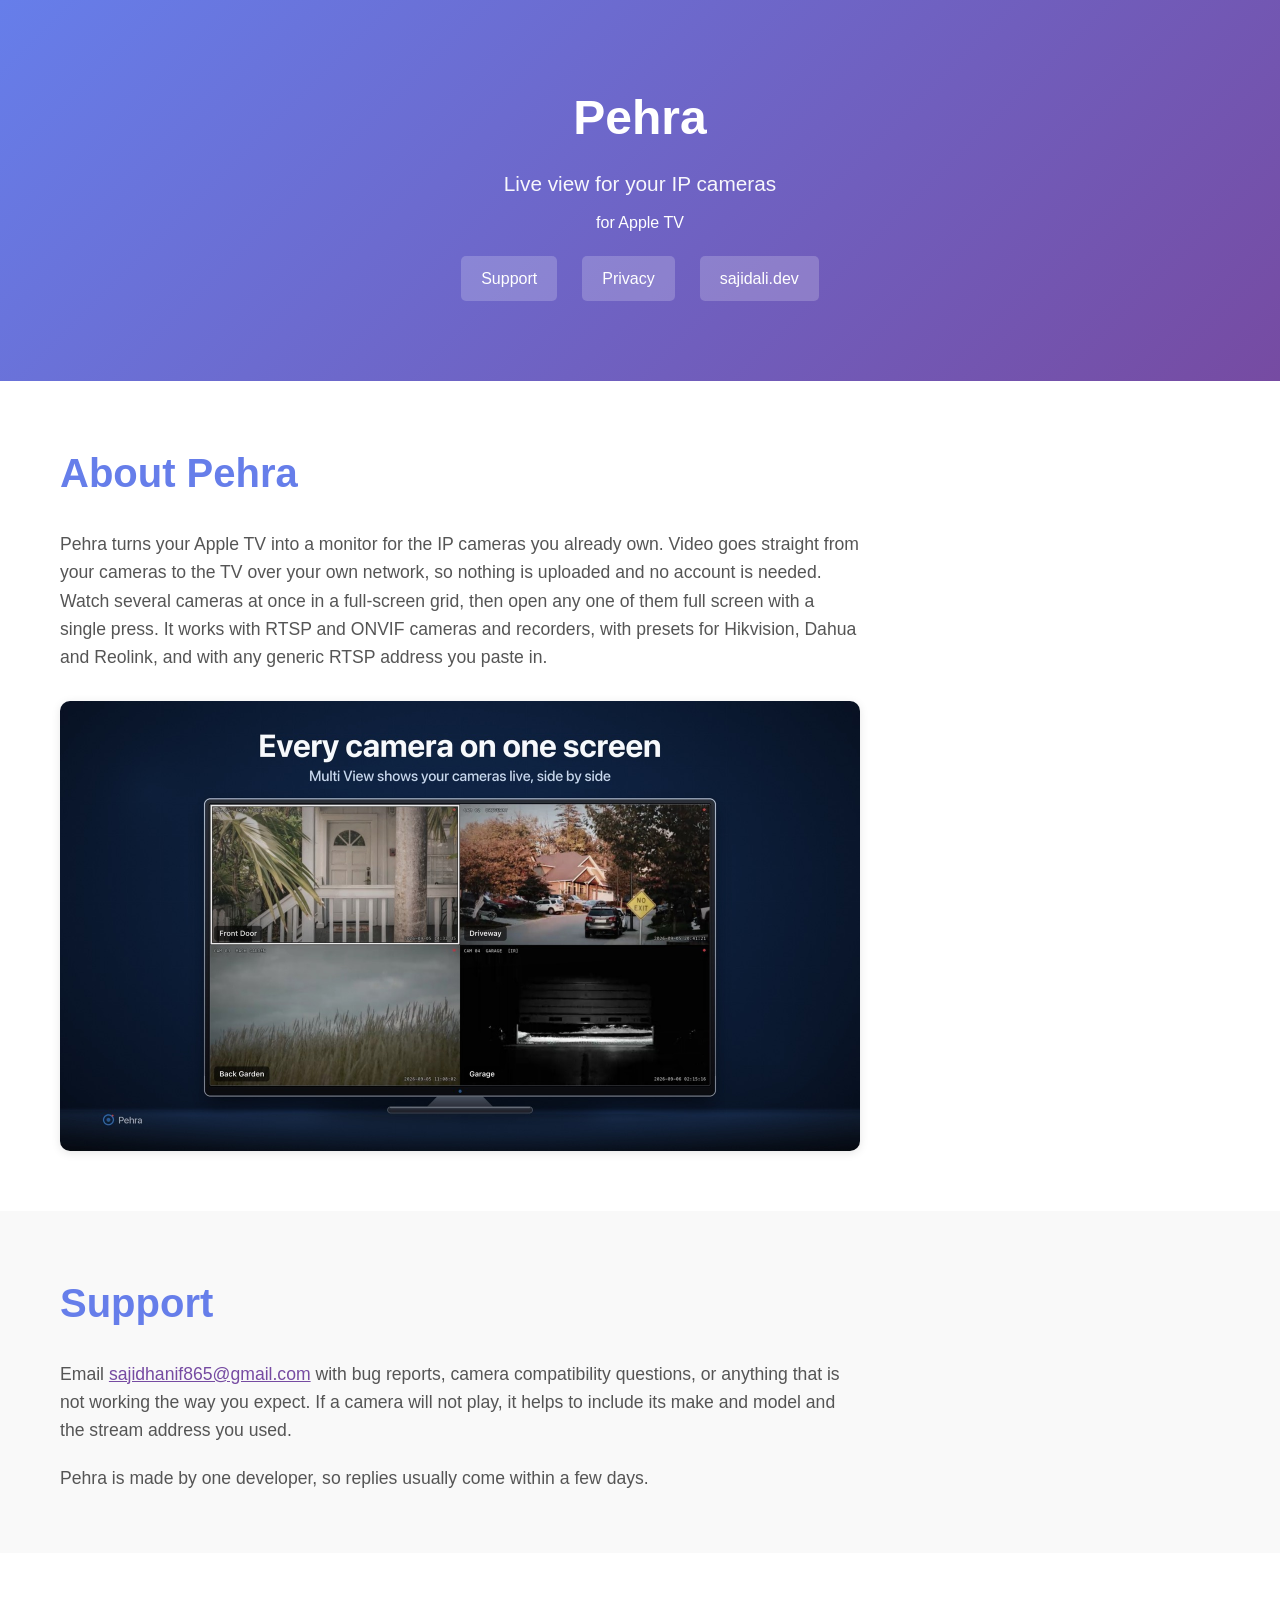
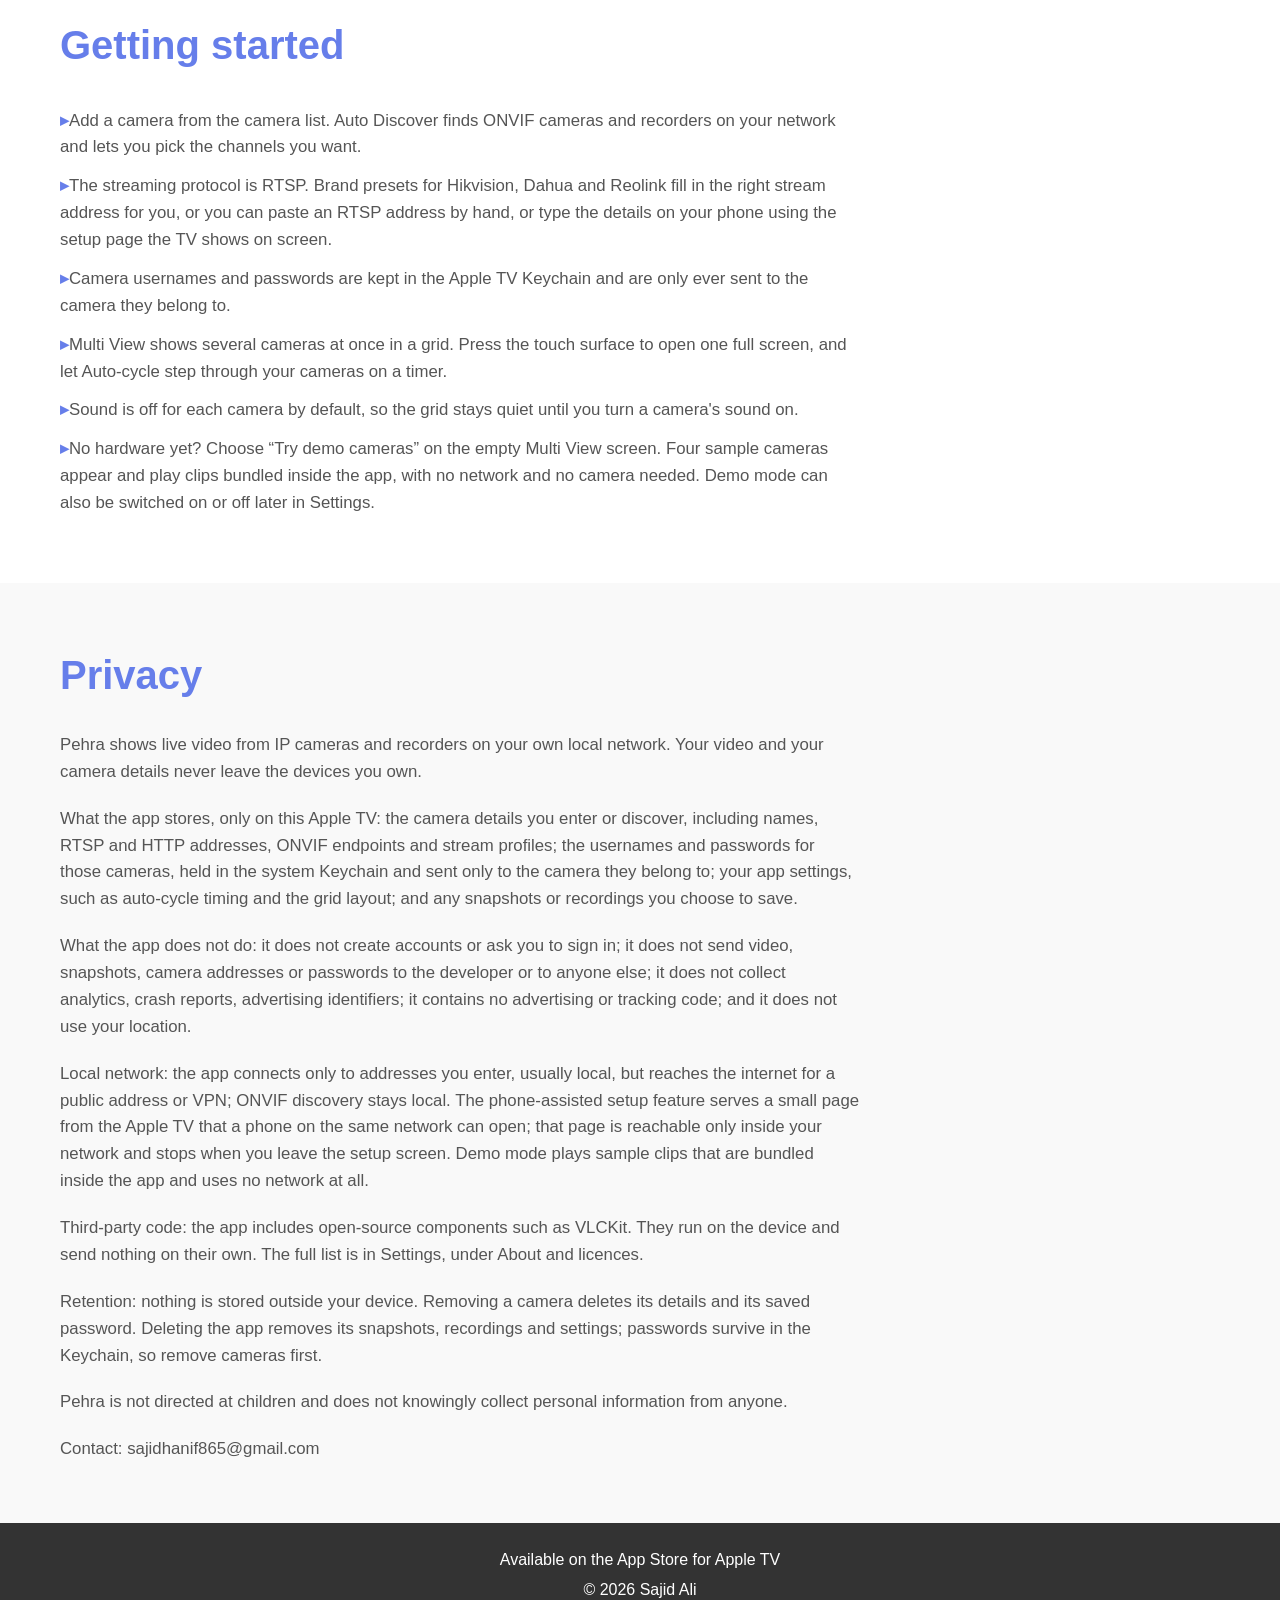
==== pehra/index.html @ b39f9f81 "Add Pehra support and privacy page Support page for the Pehra Apple TV app at /pehra/, used as the A" ====
<!DOCTYPE html>
<html lang="en">
<head>
    <meta charset="UTF-8">
    <meta name="viewport" content="width=device-width, initial-scale=1.0">
    <meta name="description" content="Support and privacy policy for Pehra, the Apple TV app that shows live video from the RTSP and ONVIF cameras on your own network.">

    <!-- Google Analytics 4 -->
    <script async src="https://www.googletagmanager.com/gtag/js?id=G-HDCVKJ8803"></script>
    <script>
        window.dataLayer = window.dataLayer || [];
        function gtag(){dataLayer.push(arguments);}
        gtag('js', new Date());
        gtag('config', 'G-HDCVKJ8803');
    </script>

    <!-- Open Graph / Social Media -->
    <meta property="og:type" content="website">
    <meta property="og:url" content="https://sajidali.dev/pehra/">
    <meta property="og:title" content="Pehra &ndash; Support">
    <meta property="og:description" content="Support and privacy policy for Pehra, the Apple TV app that shows live video from the RTSP and ONVIF cameras on your own network.">
    <meta property="og:site_name" content="Sajid Ali Portfolio">

    <!-- Twitter Card -->
    <meta name="twitter:card" content="summary_large_image">
    <meta name="twitter:url" content="https://sajidali.dev/pehra/">
    <meta name="twitter:title" content="Pehra &ndash; Support">
    <meta name="twitter:description" content="Support and privacy policy for Pehra, the Apple TV app that shows live video from the RTSP and ONVIF cameras on your own network.">

    <!-- Favicon -->
    <link rel="icon" href="data:image/svg+xml,<svg xmlns='http://www.w3.org/2000/svg' viewBox='0 0 100 100'><rect width='100' height='100' fill='%23667eea'/><text x='50' y='50' font-family='Arial,sans-serif' font-size='50' font-weight='bold' fill='white' text-anchor='middle' dominant-baseline='central'>SA</text></svg>">

    <title>Pehra &ndash; Support</title>

    <style>
        * {
            margin: 0;
            padding: 0;
            box-sizing: border-box;
        }

        body {
            font-family: -apple-system, BlinkMacSystemFont, 'Segoe UI', Roboto, Oxygen, Ubuntu, sans-serif;
            line-height: 1.6;
            color: #333;
            background: #f5f5f5;
        }

        .container {
            max-width: 1200px;
            margin: 0 auto;
            padding: 0 20px;
        }

        /* Header */
        header {
            background: linear-gradient(135deg, #667eea 0%, #764ba2 100%);
            color: white;
            padding: 80px 0;
            text-align: center;
        }

        header h1 {
            font-size: 3em;
            margin-bottom: 10px;
            font-weight: 700;
        }

        header .subtitle {
            font-size: 1.3em;
            margin-bottom: 10px;
            opacity: 0.95;
        }

        .contact-links {
            display: flex;
            justify-content: center;
            gap: 25px;
            flex-wrap: wrap;
            margin-top: 20px;
        }

        .contact-links a {
            color: white;
            text-decoration: none;
            padding: 10px 20px;
            background: rgba(255,255,255,0.2);
            border-radius: 5px;
            transition: background 0.3s;
        }

        .contact-links a:hover {
            background: rgba(255,255,255,0.3);
        }

        /* Sections */
        section {
            padding: 60px 0;
        }

        section:nth-of-type(odd) {
            background: white;
        }

        section:nth-of-type(even) {
            background: #f9f9f9;
        }

        section h2 {
            font-size: 2.5em;
            margin-bottom: 25px;
            color: #667eea;
        }

        section p {
            max-width: 800px;
            margin-bottom: 20px;
            font-size: 1.1em;
            color: #555;
        }

        section p:last-child {
            margin-bottom: 0;
        }

        section a {
            color: #764ba2;
        }

        section ul {
            list-style: none;
            max-width: 800px;
        }

        section li {
            padding: 6px 0;
            color: #555;
            font-size: 1.05em;
        }

        section li:before {
            content: "\25B8 ";
            color: #667eea;
            font-weight: bold;
        }

        .screenshot {
            display: block;
            width: 100%;
            max-width: 800px;
            height: auto;
            margin-top: 30px;
            border-radius: 10px;
            box-shadow: 0 2px 10px rgba(0,0,0,0.1);
        }

        .privacy-text p {
            font-size: 1.05em;
        }

        /* Footer */
        footer {
            background: #333;
            color: white;
            text-align: center;
            padding: 20px 0;
        }

        footer p {
            margin: 4px 0;
        }

        footer a {
            color: #b3c0ff;
        }

        /* Responsive */
        @media (max-width: 768px) {
            header {
                padding: 60px 0;
            }

            header h1 {
                font-size: 2em;
            }

            header .subtitle {
                font-size: 1.1em;
            }

            section h2 {
                font-size: 1.8em;
            }
        }
    </style>
</head>
<body>
    <!-- Header -->
    <header>
        <div class="container">
            <h1>Pehra</h1>
            <p class="subtitle">Live view for your IP cameras</p>
            <p>for Apple TV</p>
            <div class="contact-links">
                <a href="#support">Support</a>
                <a href="#privacy">Privacy</a>
                <a href="https://sajidali.dev/">sajidali.dev</a>
            </div>
        </div>
    </header>

    <!-- About the app -->
    <section id="about">
        <div class="container">
            <h2>About Pehra</h2>
            <p>
                Pehra turns your Apple TV into a monitor for the IP cameras you already own. Video goes
                straight from your cameras to the TV over your own network, so nothing is uploaded and no
                account is needed. Watch several cameras at once in a full-screen grid, then open any one
                of them full screen with a single press. It works with RTSP and ONVIF cameras and
                recorders, with presets for Hikvision, Dahua and Reolink, and with any generic RTSP
                address you paste in.
            </p>
            <img class="screenshot" src="multiview-grid.jpg" alt="Pehra Multi View grid showing four live cameras on an Apple TV" width="1600" height="900">
        </div>
    </section>

    <!-- Support -->
    <section id="support">
        <div class="container">
            <h2>Support</h2>
            <p>
                Email <a href="mailto:sajidhanif865@gmail.com">sajidhanif865@gmail.com</a> with bug
                reports, camera compatibility questions, or anything that is not working the way you
                expect. If a camera will not play, it helps to include its make and model and the stream
                address you used.
            </p>
            <p>
                Pehra is made by one developer, so replies usually come within a few days.
            </p>
        </div>
    </section>

    <!-- Getting started -->
    <section id="getting-started">
        <div class="container">
            <h2>Getting started</h2>
            <ul>
                <li>Add a camera from the camera list. Auto Discover finds ONVIF cameras and recorders on your network and lets you pick the channels you want.</li>
                <li>The streaming protocol is RTSP. Brand presets for Hikvision, Dahua and Reolink fill in the right stream address for you, or you can paste an RTSP address by hand, or type the details on your phone using the setup page the TV shows on screen.</li>
                <li>Camera usernames and passwords are kept in the Apple TV Keychain and are only ever sent to the camera they belong to.</li>
                <li>Multi View shows several cameras at once in a grid. Press the touch surface to open one full screen, and let Auto-cycle step through your cameras on a timer.</li>
                <li>Sound is off for each camera by default, so the grid stays quiet until you turn a camera's sound on.</li>
                <li>No hardware yet? Choose &ldquo;Try demo cameras&rdquo; on the empty Multi View screen. Four sample cameras appear and play clips bundled inside the app, with no network and no camera needed. Demo mode can also be switched on or off later in Settings.</li>
            </ul>
        </div>
    </section>

    <!-- Privacy -->
    <section id="privacy">
        <div class="container">
            <h2>Privacy</h2>
            <div class="privacy-text">
                <p>Pehra shows live video from IP cameras and recorders on your own local network. Your video and your camera details never leave the devices you own.</p>
                <p>What the app stores, only on this Apple TV: the camera details you enter or discover, including names, RTSP and HTTP addresses, ONVIF endpoints and stream profiles; the usernames and passwords for those cameras, held in the system Keychain and sent only to the camera they belong to; your app settings, such as auto-cycle timing and the grid layout; and any snapshots or recordings you choose to save.</p>
                <p>What the app does not do: it does not create accounts or ask you to sign in; it does not send video, snapshots, camera addresses or passwords to the developer or to anyone else; it does not collect analytics, crash reports, advertising identifiers; it contains no advertising or tracking code; and it does not use your location.</p>
                <p>Local network: the app connects only to addresses you enter, usually local, but reaches the internet for a public address or VPN; ONVIF discovery stays local. The phone-assisted setup feature serves a small page from the Apple TV that a phone on the same network can open; that page is reachable only inside your network and stops when you leave the setup screen. Demo mode plays sample clips that are bundled inside the app and uses no network at all.</p>
                <p>Third-party code: the app includes open-source components such as VLCKit. They run on the device and send nothing on their own. The full list is in Settings, under About and licences.</p>
                <p>Retention: nothing is stored outside your device. Removing a camera deletes its details and its saved password. Deleting the app removes its snapshots, recordings and settings; passwords survive in the Keychain, so remove cameras first.</p>
                <p>Pehra is not directed at children and does not knowingly collect personal information from anyone.</p>
                <p>Contact: sajidhanif865@gmail.com</p>
            </div>
        </div>
    </section>

    <!-- Footer -->
    <footer>
        <div class="container">
            <p>Available on the App Store for Apple TV</p>
            <p>&copy; 2026 Sajid Ali</p>
        </div>
    </footer>
</body>
</html>
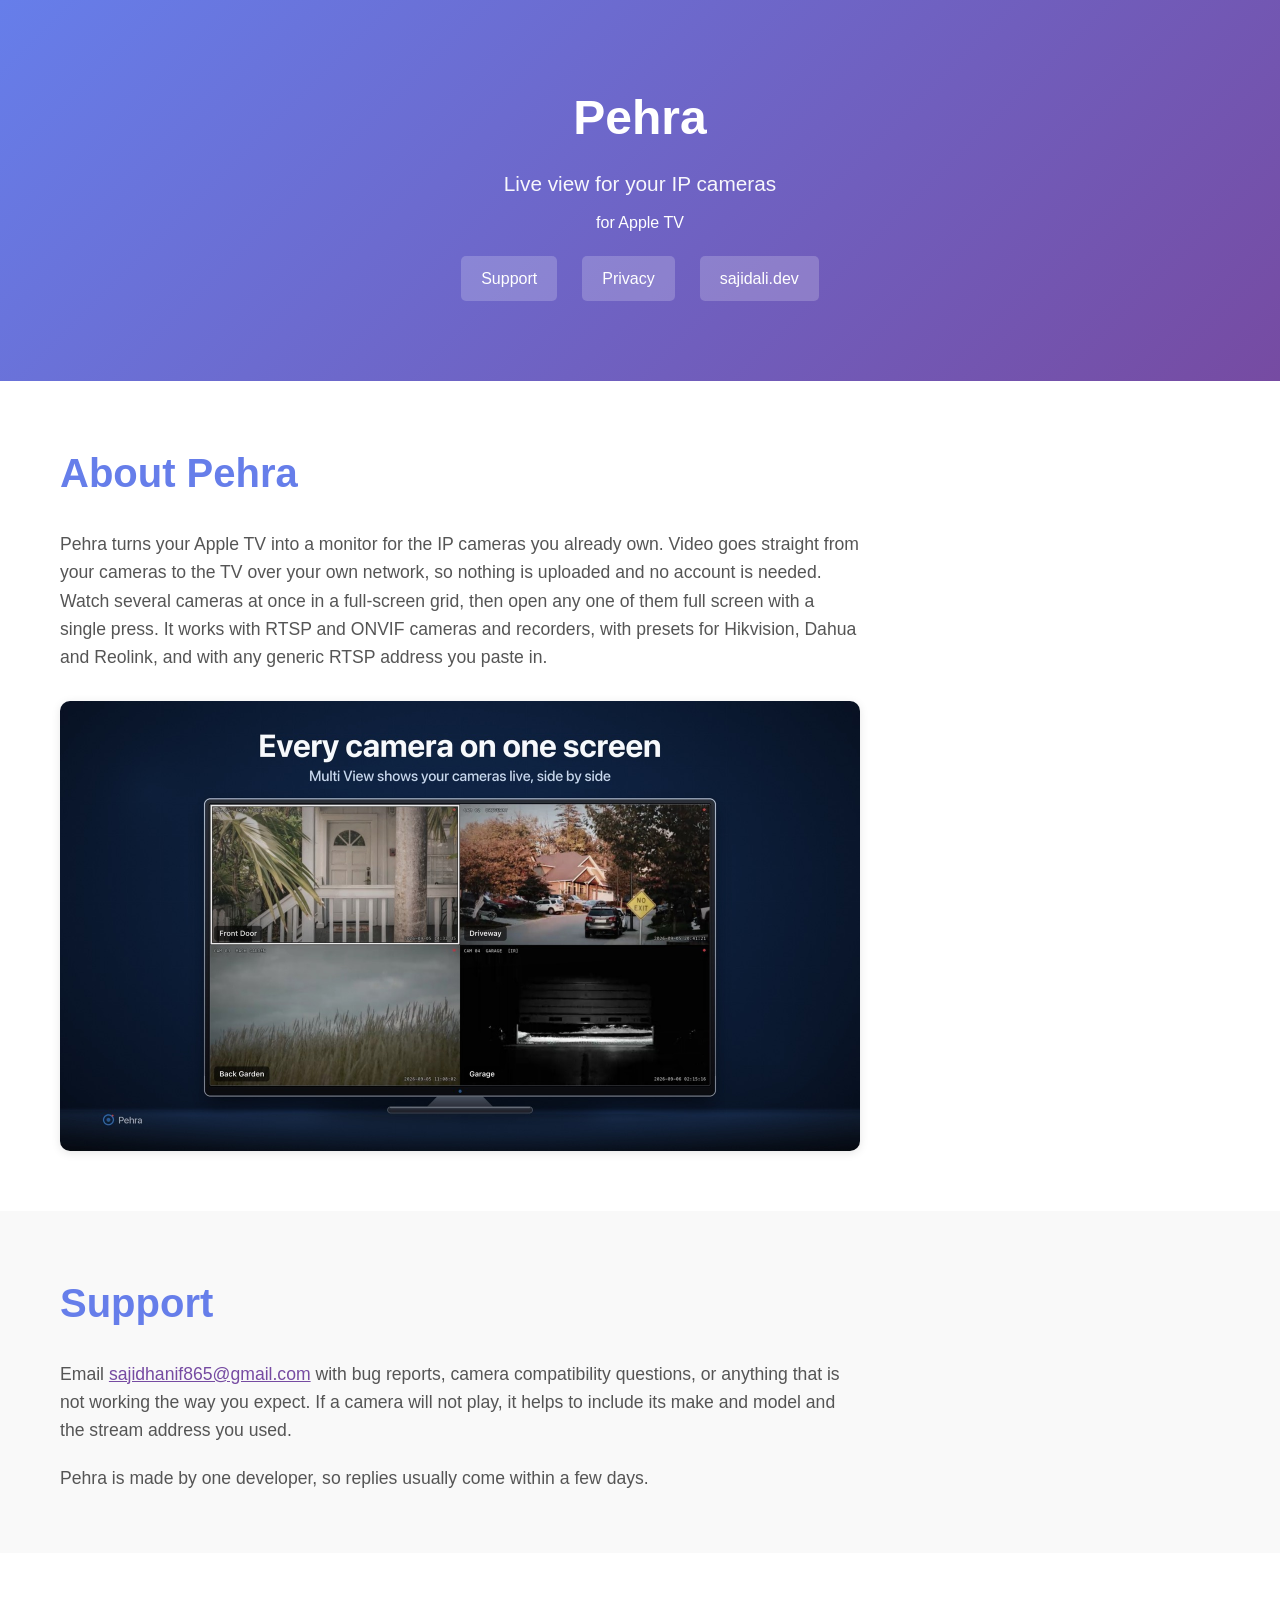
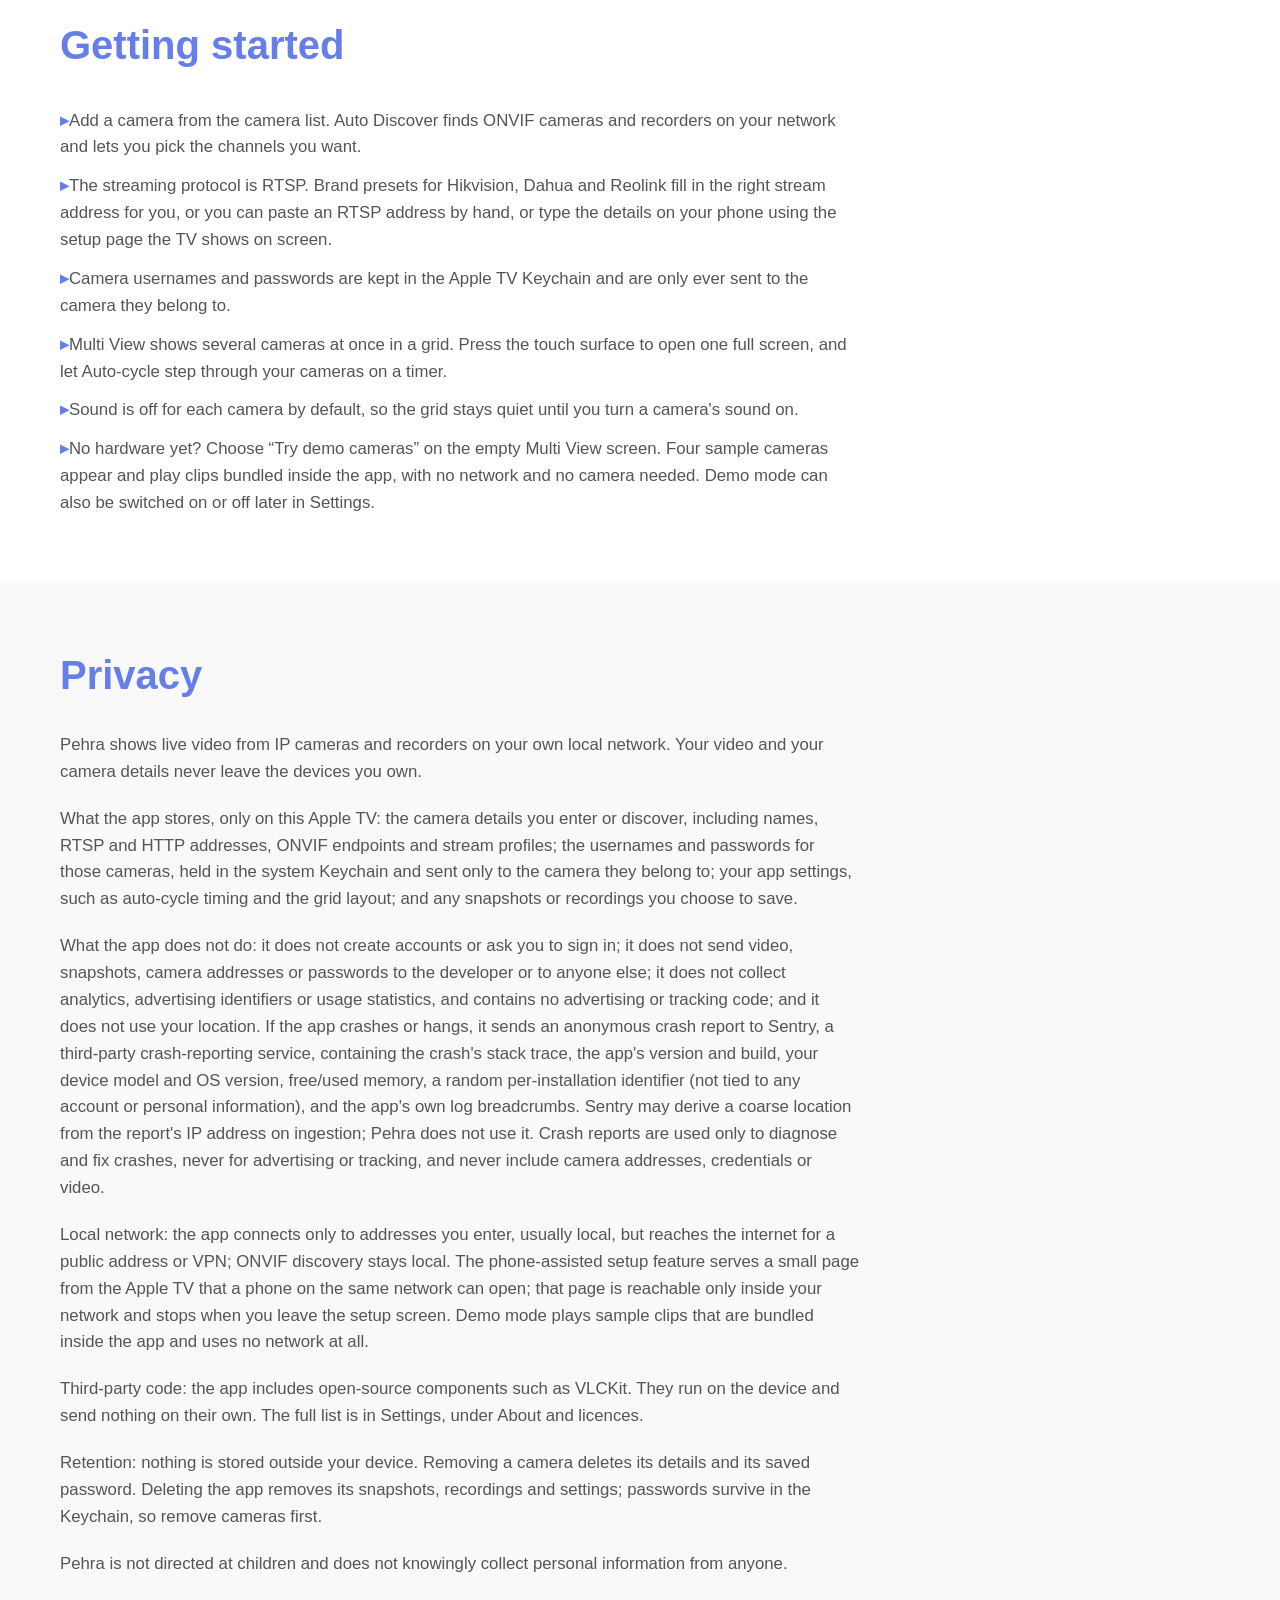
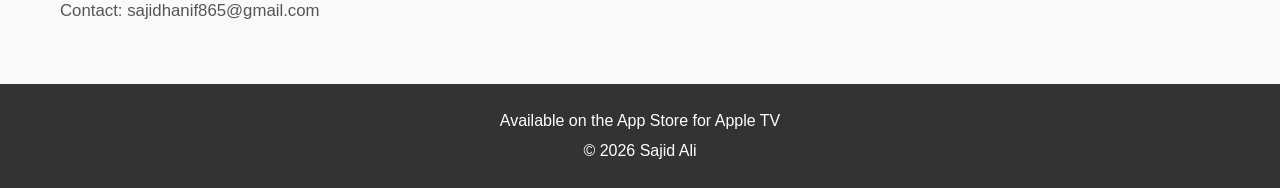
==== commit 48e83e83: "Pehra privacy: disclose anonymous crash reports (Sentry) https://claude.ai/code/session_01KVdYnheQbS" ====
--- a/pehra/index.html
+++ b/pehra/index.html
@@ -263,7 +263,7 @@
             <div class="privacy-text">
                 <p>Pehra shows live video from IP cameras and recorders on your own local network. Your video and your camera details never leave the devices you own.</p>
                 <p>What the app stores, only on this Apple TV: the camera details you enter or discover, including names, RTSP and HTTP addresses, ONVIF endpoints and stream profiles; the usernames and passwords for those cameras, held in the system Keychain and sent only to the camera they belong to; your app settings, such as auto-cycle timing and the grid layout; and any snapshots or recordings you choose to save.</p>
-                <p>What the app does not do: it does not create accounts or ask you to sign in; it does not send video, snapshots, camera addresses or passwords to the developer or to anyone else; it does not collect analytics, crash reports, advertising identifiers; it contains no advertising or tracking code; and it does not use your location.</p>
+                <p>What the app does not do: it does not create accounts or ask you to sign in; it does not send video, snapshots, camera addresses or passwords to the developer or to anyone else; it does not collect analytics, advertising identifiers or usage statistics, and contains no advertising or tracking code; and it does not use your location. If the app crashes or hangs, it sends an anonymous crash report to Sentry, a third-party crash-reporting service, containing the crash's stack trace, the app's version and build, your device model and OS version, free/used memory, a random per-installation identifier (not tied to any account or personal information), and the app's own log breadcrumbs. Sentry may derive a coarse location from the report's IP address on ingestion; Pehra does not use it. Crash reports are used only to diagnose and fix crashes, never for advertising or tracking, and never include camera addresses, credentials or video.</p>
                 <p>Local network: the app connects only to addresses you enter, usually local, but reaches the internet for a public address or VPN; ONVIF discovery stays local. The phone-assisted setup feature serves a small page from the Apple TV that a phone on the same network can open; that page is reachable only inside your network and stops when you leave the setup screen. Demo mode plays sample clips that are bundled inside the app and uses no network at all.</p>
                 <p>Third-party code: the app includes open-source components such as VLCKit. They run on the device and send nothing on their own. The full list is in Settings, under About and licences.</p>
                 <p>Retention: nothing is stored outside your device. Removing a camera deletes its details and its saved password. Deleting the app removes its snapshots, recordings and settings; passwords survive in the Keychain, so remove cameras first.</p>
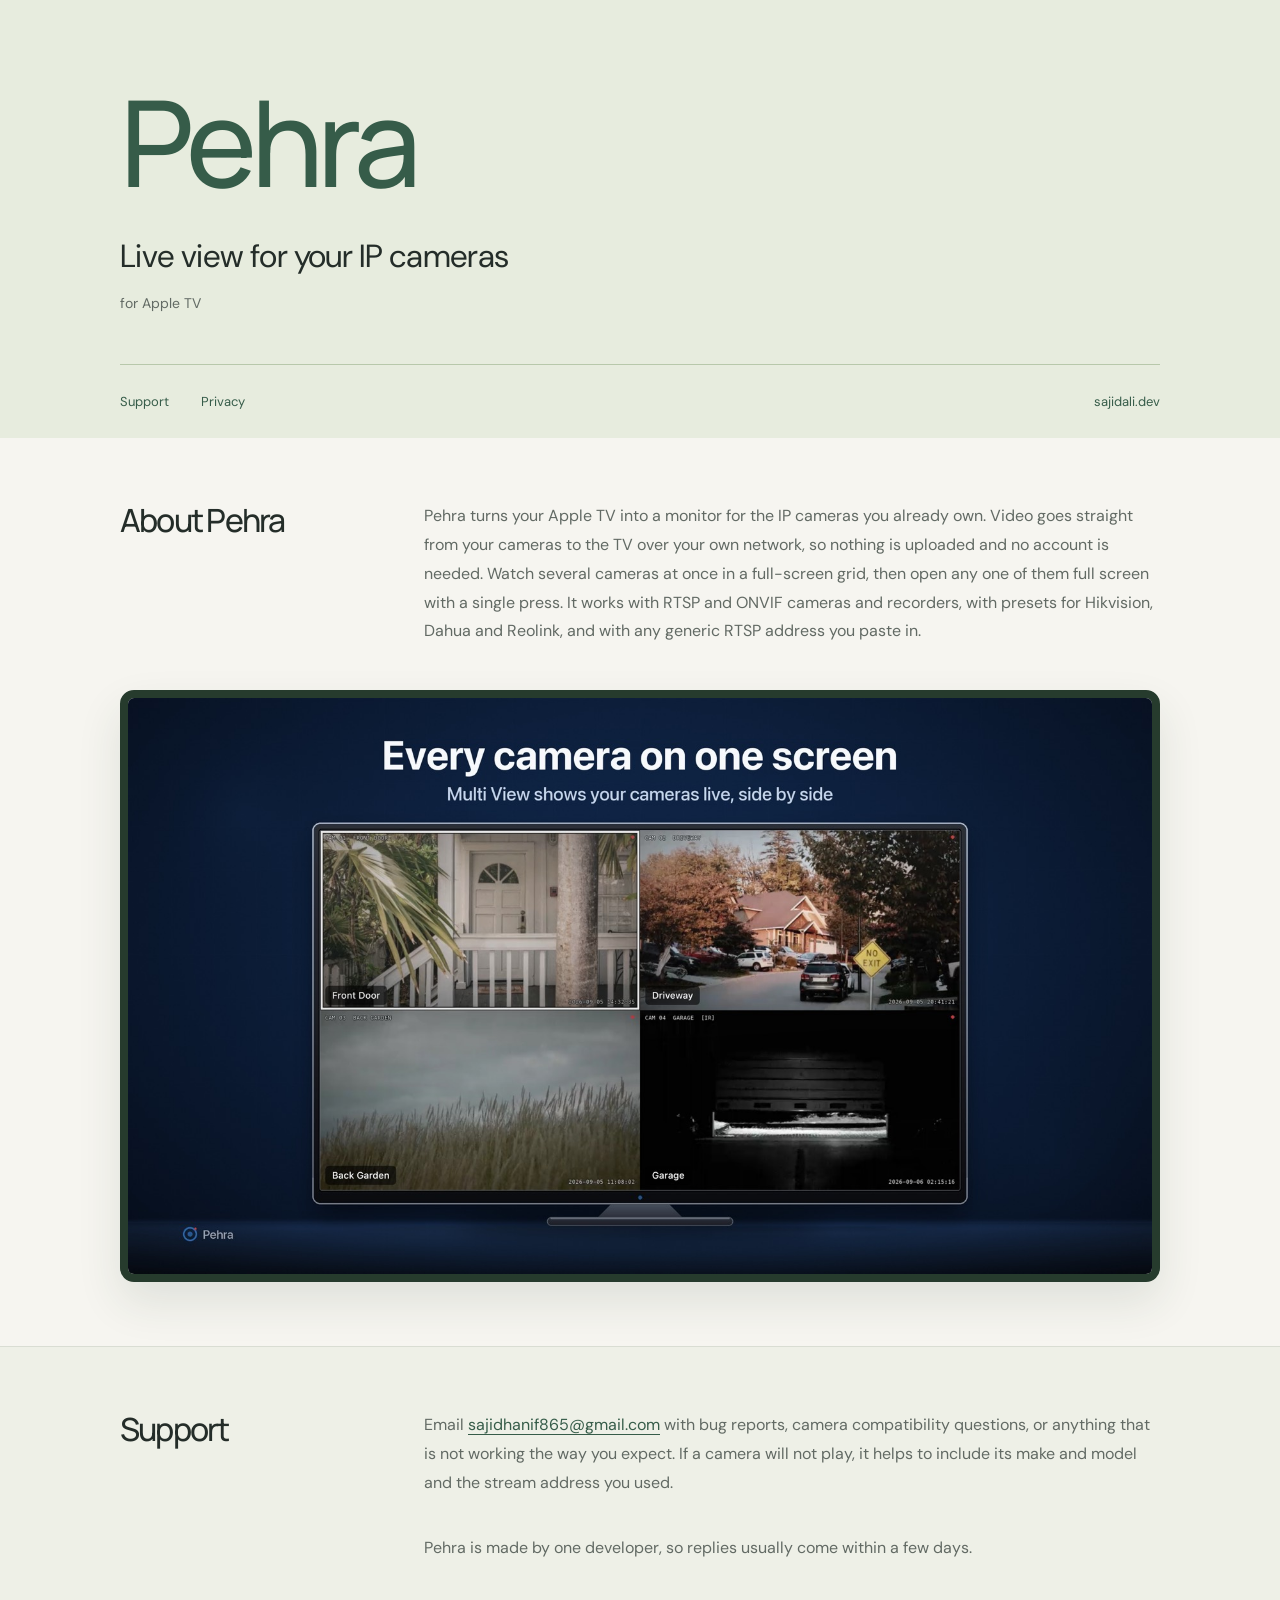
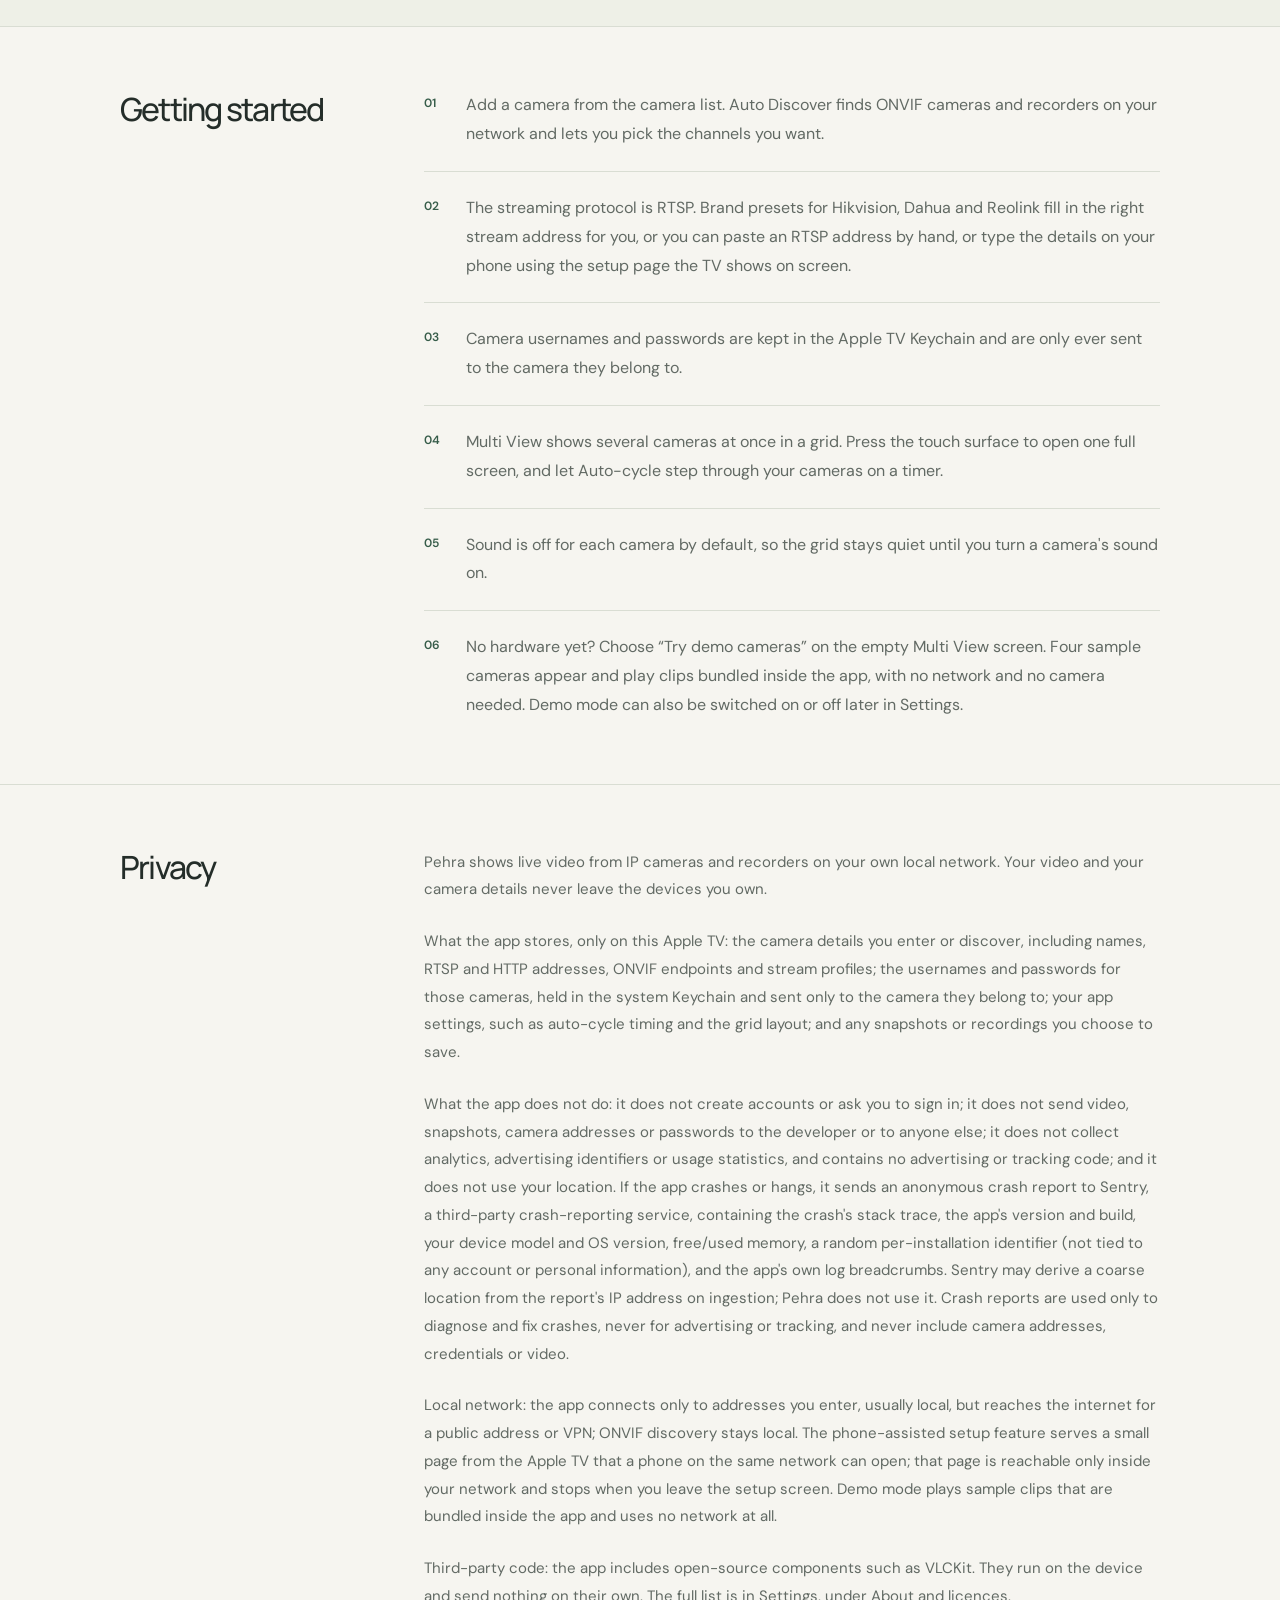
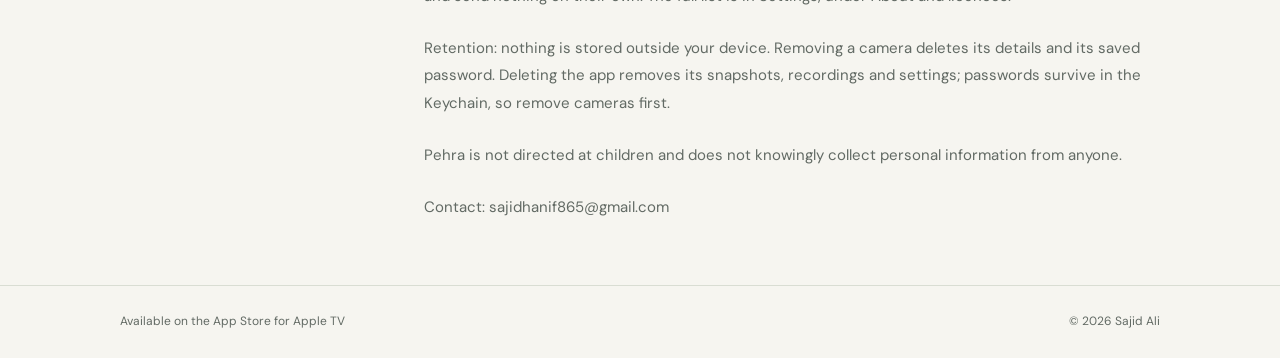
==== commit 2ccf25b1: "Redesign portfolio and Pehra with automatic GitHub stars" ====
--- a/pehra/index.html
+++ b/pehra/index.html
@@ -32,167 +32,7 @@
 
     <title>Pehra &ndash; Support</title>
 
-    <style>
-        * {
-            margin: 0;
-            padding: 0;
-            box-sizing: border-box;
-        }
-
-        body {
-            font-family: -apple-system, BlinkMacSystemFont, 'Segoe UI', Roboto, Oxygen, Ubuntu, sans-serif;
-            line-height: 1.6;
-            color: #333;
-            background: #f5f5f5;
-        }
-
-        .container {
-            max-width: 1200px;
-            margin: 0 auto;
-            padding: 0 20px;
-        }
-
-        /* Header */
-        header {
-            background: linear-gradient(135deg, #667eea 0%, #764ba2 100%);
-            color: white;
-            padding: 80px 0;
-            text-align: center;
-        }
-
-        header h1 {
-            font-size: 3em;
-            margin-bottom: 10px;
-            font-weight: 700;
-        }
-
-        header .subtitle {
-            font-size: 1.3em;
-            margin-bottom: 10px;
-            opacity: 0.95;
-        }
-
-        .contact-links {
-            display: flex;
-            justify-content: center;
-            gap: 25px;
-            flex-wrap: wrap;
-            margin-top: 20px;
-        }
-
-        .contact-links a {
-            color: white;
-            text-decoration: none;
-            padding: 10px 20px;
-            background: rgba(255,255,255,0.2);
-            border-radius: 5px;
-            transition: background 0.3s;
-        }
-
-        .contact-links a:hover {
-            background: rgba(255,255,255,0.3);
-        }
-
-        /* Sections */
-        section {
-            padding: 60px 0;
-        }
-
-        section:nth-of-type(odd) {
-            background: white;
-        }
-
-        section:nth-of-type(even) {
-            background: #f9f9f9;
-        }
-
-        section h2 {
-            font-size: 2.5em;
-            margin-bottom: 25px;
-            color: #667eea;
-        }
-
-        section p {
-            max-width: 800px;
-            margin-bottom: 20px;
-            font-size: 1.1em;
-            color: #555;
-        }
-
-        section p:last-child {
-            margin-bottom: 0;
-        }
-
-        section a {
-            color: #764ba2;
-        }
-
-        section ul {
-            list-style: none;
-            max-width: 800px;
-        }
-
-        section li {
-            padding: 6px 0;
-            color: #555;
-            font-size: 1.05em;
-        }
-
-        section li:before {
-            content: "\25B8 ";
-            color: #667eea;
-            font-weight: bold;
-        }
-
-        .screenshot {
-            display: block;
-            width: 100%;
-            max-width: 800px;
-            height: auto;
-            margin-top: 30px;
-            border-radius: 10px;
-            box-shadow: 0 2px 10px rgba(0,0,0,0.1);
-        }
-
-        .privacy-text p {
-            font-size: 1.05em;
-        }
-
-        /* Footer */
-        footer {
-            background: #333;
-            color: white;
-            text-align: center;
-            padding: 20px 0;
-        }
-
-        footer p {
-            margin: 4px 0;
-        }
-
-        footer a {
-            color: #b3c0ff;
-        }
-
-        /* Responsive */
-        @media (max-width: 768px) {
-            header {
-                padding: 60px 0;
-            }
-
-            header h1 {
-                font-size: 2em;
-            }
-
-            header .subtitle {
-                font-size: 1.1em;
-            }
-
-            section h2 {
-                font-size: 1.8em;
-            }
-        }
-    </style>
+    <link rel="stylesheet" href="/assets/pehra.css">
 </head>
 <body>
     <!-- Header -->
--- a/assets/pehra.css
+++ b/assets/pehra.css
@@ -0,0 +1,61 @@
+@import url('https://fonts.googleapis.com/css2?family=DM+Sans:wght@400;500;600;700&family=Manrope:wght@400;500;600;700;800&display=swap');
+
+:root {
+    --paper: #f6f5f0;
+    --ink: #242d29;
+    --muted: #626a64;
+    --green: #365c49;
+    --line: #d9ddd3;
+}
+* { box-sizing: border-box; }
+html { scroll-behavior: smooth; scroll-padding-top: 28px; }
+body { margin: 0; background: var(--paper); color: var(--ink); font: 16px/1.8 'DM Sans', sans-serif; }
+a { color: var(--green); text-underline-offset: 4px; }
+a:hover { color: #213c2d; }
+a:focus-visible { outline: 3px solid #587d2f; outline-offset: 5px; }
+.container { width: min(1040px, calc(100% - 64px)); margin: auto; }
+h1, h2 { font-family: 'Manrope', sans-serif; font-weight: 500; line-height: 1.15; letter-spacing: -.055em; }
+h1, h2, p { margin: 0; }
+header { background: #e7ecde; padding: 72px 0 0; }
+header .container { position: relative; }
+header h1 { font-size: clamp(72px, 10vw, 120px); color: var(--green); }
+header .subtitle { font-size: clamp(22px, 3vw, 32px); margin-top: 18px; letter-spacing: -.6px; }
+header .subtitle + p { color: var(--muted); font-size: 14px; margin-top: 5px; }
+.contact-links { margin-top: 48px; padding: 20px 0; border-top: 1px solid #b8c8ab; display: flex; gap: 32px; font-size: 13px; }
+.contact-links a { text-decoration: none; padding: 5px 0; }
+.contact-links a:hover { text-decoration: underline; }
+.contact-links a:last-child { margin-left: auto; }
+section { padding: 64px 0; }
+section + section { border-top: 1px solid var(--line); }
+section .container { display: grid; grid-template-columns: 240px minmax(0, 1fr); column-gap: 64px; row-gap: 20px; }
+section h2 { font-size: 32px; grid-column: 1; grid-row: 1; }
+section p, section ul, .privacy-text { grid-column: 2; }
+section p, section li { color: var(--muted); }
+section p { margin-bottom: 16px; }
+section p:last-child { margin-bottom: 0; }
+.screenshot { display: block; grid-column: 1 / -1; width: 100%; height: auto; margin-top: 24px; border: 8px solid #263b2d; border-radius: 14px; box-shadow: 0 20px 45px #253d291c; }
+#about h2 { grid-row: 1; }
+#about p { margin-bottom: 0; }
+#support h2 { grid-row: 1 / span 2; }
+#support { background: #eef0e7; }
+section ul { list-style: none; margin: 0; padding: 0; counter-reset: steps; }
+section li { counter-increment: steps; position: relative; padding: 0 0 22px 42px; margin-bottom: 22px; border-bottom: 1px solid var(--line); }
+section li:last-child { margin-bottom: 0; padding-bottom: 0; border: 0; }
+section li::before { content: counter(steps, decimal-leading-zero); position: absolute; left: 0; top: 2px; color: var(--green); font-size: 12px; font-weight: 600; }
+.privacy-text p { margin-bottom: 24px; font-size: 15px; line-height: 1.85; }
+footer { border-top: 1px solid var(--line); padding: 25px 0; color: var(--muted); font-size: 12px; }
+footer .container { display: flex; justify-content: space-between; gap: 20px; }
+@media (max-width: 760px) {
+    .container { width: calc(100% - 40px); }
+    header { padding-top: 44px; }
+    .contact-links { margin-top: 32px; gap: 24px; }
+    section { padding: 42px 0; }
+    section .container { grid-template-columns: minmax(0, 1fr); row-gap: 16px; }
+    section h2, #about h2, #support h2 { grid-column: 1; grid-row: auto; margin-bottom: 8px; }
+    section p, section ul, .privacy-text { grid-column: 1; }
+    section h2 { font-size: 30px; }
+    section p, section li { font-size: 15px; }
+    .screenshot { margin-top: 14px; border-width: 5px; border-radius: 8px; }
+    footer .container { flex-direction: column; gap: 4px; }
+}
+@media (prefers-reduced-motion: reduce) { html { scroll-behavior: auto; } }
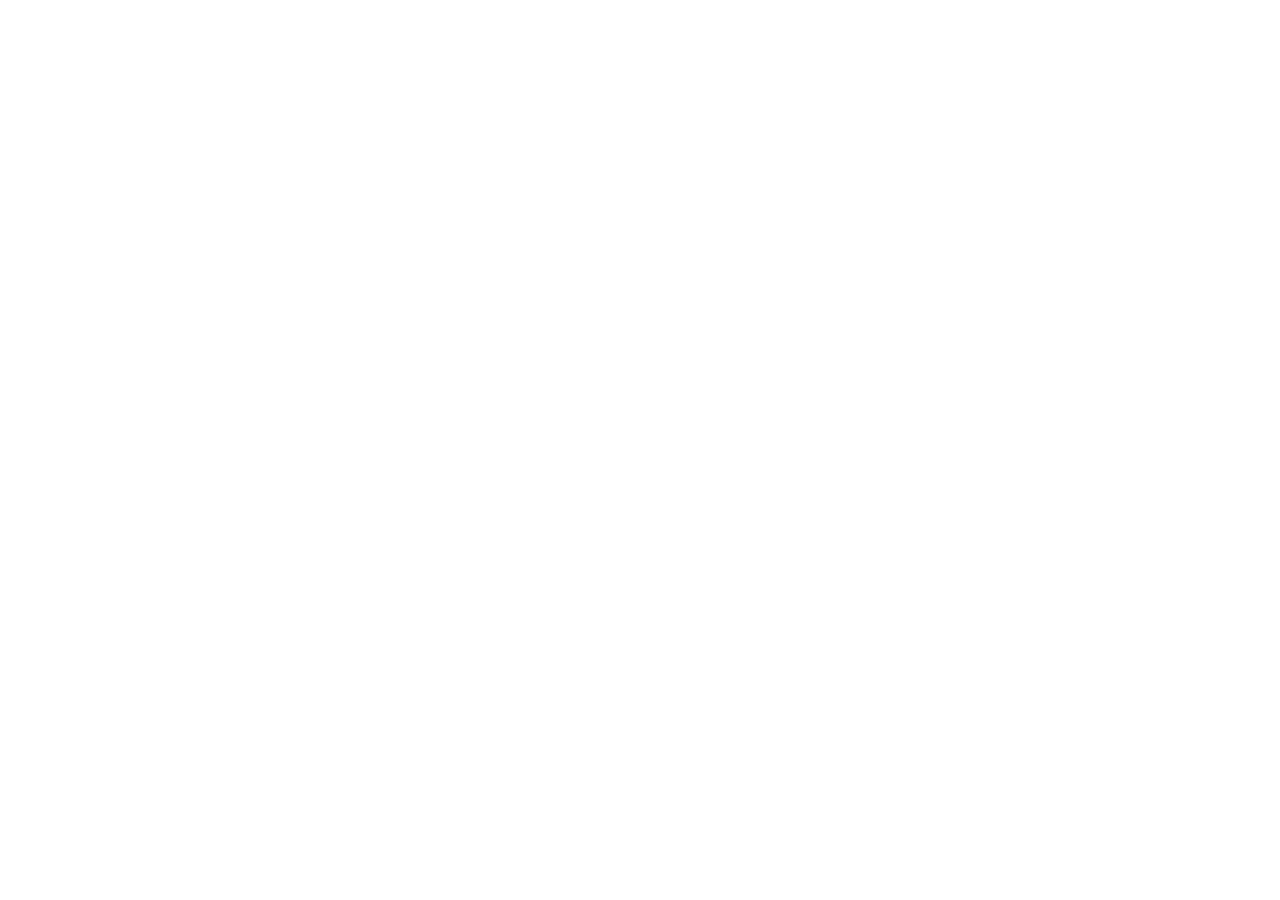
==== commit 2ff80293: "Redirect Pehra pages to pehra.app Pehra now has its own site. Replace /pehra/index.html with a clien" ====
--- a/pehra/index.html
+++ b/pehra/index.html
@@ -2,123 +2,23 @@
 <html lang="en">
 <head>
     <meta charset="UTF-8">
+    <script>
+        (function () {
+            var target = window.location.hash === '#privacy'
+                ? 'https://pehra.app/privacy/'
+                : 'https://pehra.app/support/';
+            window.location.replace(target);
+        })();
+    </script>
+    <meta http-equiv="refresh" content="0; url=https://pehra.app/support/">
+    <link rel="canonical" href="https://pehra.app/support/">
+    <meta name="robots" content="noindex">
     <meta name="viewport" content="width=device-width, initial-scale=1.0">
-    <meta name="description" content="Support and privacy policy for Pehra, the Apple TV app that shows live video from the RTSP and ONVIF cameras on your own network.">
-
-    <!-- Google Analytics 4 -->
-    <script async src="https://www.googletagmanager.com/gtag/js?id=G-HDCVKJ8803"></script>
-    <script>
-        window.dataLayer = window.dataLayer || [];
-        function gtag(){dataLayer.push(arguments);}
-        gtag('js', new Date());
-        gtag('config', 'G-HDCVKJ8803');
-    </script>
-
-    <!-- Open Graph / Social Media -->
-    <meta property="og:type" content="website">
-    <meta property="og:url" content="https://sajidali.dev/pehra/">
-    <meta property="og:title" content="Pehra &ndash; Support">
-    <meta property="og:description" content="Support and privacy policy for Pehra, the Apple TV app that shows live video from the RTSP and ONVIF cameras on your own network.">
-    <meta property="og:site_name" content="Sajid Ali Portfolio">
-
-    <!-- Twitter Card -->
-    <meta name="twitter:card" content="summary_large_image">
-    <meta name="twitter:url" content="https://sajidali.dev/pehra/">
-    <meta name="twitter:title" content="Pehra &ndash; Support">
-    <meta name="twitter:description" content="Support and privacy policy for Pehra, the Apple TV app that shows live video from the RTSP and ONVIF cameras on your own network.">
-
-    <!-- Favicon -->
-    <link rel="icon" href="data:image/svg+xml,<svg xmlns='http://www.w3.org/2000/svg' viewBox='0 0 100 100'><rect width='100' height='100' fill='%23667eea'/><text x='50' y='50' font-family='Arial,sans-serif' font-size='50' font-weight='bold' fill='white' text-anchor='middle' dominant-baseline='central'>SA</text></svg>">
-
-    <title>Pehra &ndash; Support</title>
-
-    <link rel="stylesheet" href="/assets/pehra.css">
+    <title>Pehra has moved</title>
 </head>
 <body>
-    <!-- Header -->
-    <header>
-        <div class="container">
-            <h1>Pehra</h1>
-            <p class="subtitle">Live view for your IP cameras</p>
-            <p>for Apple TV</p>
-            <div class="contact-links">
-                <a href="#support">Support</a>
-                <a href="#privacy">Privacy</a>
-                <a href="https://sajidali.dev/">sajidali.dev</a>
-            </div>
-        </div>
-    </header>
-
-    <!-- About the app -->
-    <section id="about">
-        <div class="container">
-            <h2>About Pehra</h2>
-            <p>
-                Pehra turns your Apple TV into a monitor for the IP cameras you already own. Video goes
-                straight from your cameras to the TV over your own network, so nothing is uploaded and no
-                account is needed. Watch several cameras at once in a full-screen grid, then open any one
-                of them full screen with a single press. It works with RTSP and ONVIF cameras and
-                recorders, with presets for Hikvision, Dahua and Reolink, and with any generic RTSP
-                address you paste in.
-            </p>
-            <img class="screenshot" src="multiview-grid.jpg" alt="Pehra Multi View grid showing four live cameras on an Apple TV" width="1600" height="900">
-        </div>
-    </section>
-
-    <!-- Support -->
-    <section id="support">
-        <div class="container">
-            <h2>Support</h2>
-            <p>
-                Email <a href="mailto:sajidhanif865@gmail.com">sajidhanif865@gmail.com</a> with bug
-                reports, camera compatibility questions, or anything that is not working the way you
-                expect. If a camera will not play, it helps to include its make and model and the stream
-                address you used.
-            </p>
-            <p>
-                Pehra is made by one developer, so replies usually come within a few days.
-            </p>
-        </div>
-    </section>
-
-    <!-- Getting started -->
-    <section id="getting-started">
-        <div class="container">
-            <h2>Getting started</h2>
-            <ul>
-                <li>Add a camera from the camera list. Auto Discover finds ONVIF cameras and recorders on your network and lets you pick the channels you want.</li>
-                <li>The streaming protocol is RTSP. Brand presets for Hikvision, Dahua and Reolink fill in the right stream address for you, or you can paste an RTSP address by hand, or type the details on your phone using the setup page the TV shows on screen.</li>
-                <li>Camera usernames and passwords are kept in the Apple TV Keychain and are only ever sent to the camera they belong to.</li>
-                <li>Multi View shows several cameras at once in a grid. Press the touch surface to open one full screen, and let Auto-cycle step through your cameras on a timer.</li>
-                <li>Sound is off for each camera by default, so the grid stays quiet until you turn a camera's sound on.</li>
-                <li>No hardware yet? Choose &ldquo;Try demo cameras&rdquo; on the empty Multi View screen. Four sample cameras appear and play clips bundled inside the app, with no network and no camera needed. Demo mode can also be switched on or off later in Settings.</li>
-            </ul>
-        </div>
-    </section>
-
-    <!-- Privacy -->
-    <section id="privacy">
-        <div class="container">
-            <h2>Privacy</h2>
-            <div class="privacy-text">
-                <p>Pehra shows live video from IP cameras and recorders on your own local network. Your video and your camera details never leave the devices you own.</p>
-                <p>What the app stores, only on this Apple TV: the camera details you enter or discover, including names, RTSP and HTTP addresses, ONVIF endpoints and stream profiles; the usernames and passwords for those cameras, held in the system Keychain and sent only to the camera they belong to; your app settings, such as auto-cycle timing and the grid layout; and any snapshots or recordings you choose to save.</p>
-                <p>What the app does not do: it does not create accounts or ask you to sign in; it does not send video, snapshots, camera addresses or passwords to the developer or to anyone else; it does not collect analytics, advertising identifiers or usage statistics, and contains no advertising or tracking code; and it does not use your location. If the app crashes or hangs, it sends an anonymous crash report to Sentry, a third-party crash-reporting service, containing the crash's stack trace, the app's version and build, your device model and OS version, free/used memory, a random per-installation identifier (not tied to any account or personal information), and the app's own log breadcrumbs. Sentry may derive a coarse location from the report's IP address on ingestion; Pehra does not use it. Crash reports are used only to diagnose and fix crashes, never for advertising or tracking, and never include camera addresses, credentials or video.</p>
-                <p>Local network: the app connects only to addresses you enter, usually local, but reaches the internet for a public address or VPN; ONVIF discovery stays local. The phone-assisted setup feature serves a small page from the Apple TV that a phone on the same network can open; that page is reachable only inside your network and stops when you leave the setup screen. Demo mode plays sample clips that are bundled inside the app and uses no network at all.</p>
-                <p>Third-party code: the app includes open-source components such as VLCKit. They run on the device and send nothing on their own. The full list is in Settings, under About and licences.</p>
-                <p>Retention: nothing is stored outside your device. Removing a camera deletes its details and its saved password. Deleting the app removes its snapshots, recordings and settings; passwords survive in the Keychain, so remove cameras first.</p>
-                <p>Pehra is not directed at children and does not knowingly collect personal information from anyone.</p>
-                <p>Contact: sajidhanif865@gmail.com</p>
-            </div>
-        </div>
-    </section>
-
-    <!-- Footer -->
-    <footer>
-        <div class="container">
-            <p>Available on the App Store for Apple TV</p>
-            <p>&copy; 2026 Sajid Ali</p>
-        </div>
-    </footer>
+    <p>Pehra has moved. If you are not redirected automatically, follow this link to
+        <a href="https://pehra.app/support/">Pehra support</a> (or the
+        <a href="https://pehra.app/privacy/">privacy policy</a>).</p>
 </body>
 </html>
